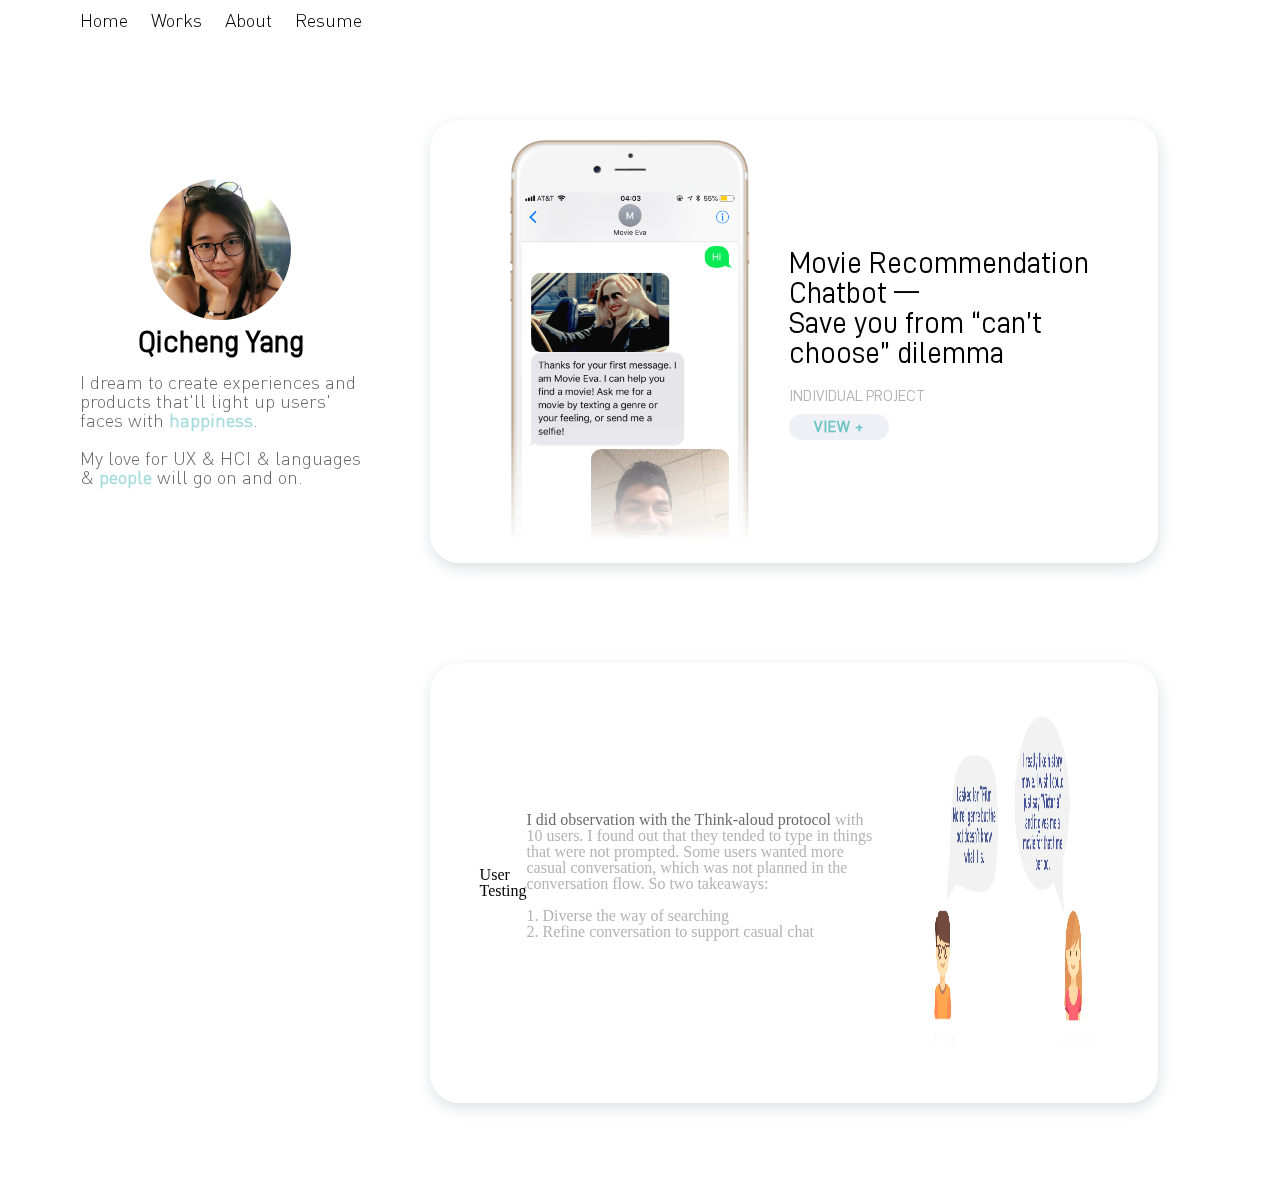
==== index.html @ f255f008 "home page" ====
<!doctype html>
<html class="no-js" lang="">

<head>
  <meta charset="utf-8">
  <meta http-equiv="x-ua-compatible" content="ie=edge">
  <title>Chatbot</title>
  <meta name="description" content="">
  <meta name="viewport" content="width=device-width, initial-scale=1, shrink-to-fit=no">


  <link rel="stylesheet" href="resources/css/style.css">
  <link rel="stylesheet" href="resources/css/reset.css">
</head>

<body>
  <!--**************************************************************************
                                 Navigation
  ***************************************************************************-->
  <nav>
  </nav>

  <!--**************************************************************************
                                 Background
  ***************************************************************************-->
<div class = "fix-bg">
  <div id = "full-bg">
  </div>
</div>

  <!--**************************************************************************
                                 content
  ***************************************************************************-->
  <div class = "left-content">
    <div class = "left-content-container">
      <nav>
        <ul>
          <li class="navigation"><a href="">Home</a></li>
          <li class="navigation"><a href="">Works</a></li>
          <li class="navigation"><a href="">About</a></li>
          <li class="navigation"><a href="">Resume</a></li>
        </ul>
      </nav>
      <div class = "my-photo">
        <img src = "resources/images/home/me.png" alt="my-photo">
      </div>
      <div class = "my-intro">
        <h1>Qicheng Yang</h1>
        <p>I dream to create experiences and products that'll light up users' faces with <a class="highlight-text">happiness</a>.<br/>
        <br/>My love for UX & HCI & languages & <a class="highlight-text">people</a> will go on and on.</p>
      </div>
    </div>
  </div>

  <div class = "right-scroll-content" >
    <div class = "main-content">
      <a href="chatbot.html">
        <div class = "section first-section">
          <img src = "resources/images/home/phone_blur.png" alt = "movie-eva" />
          <div class = "section-text">
            <h1 class = "project-title">Movie Recommendation Chatbot — <br/>Save you from “can’t choose” dilemma</h1>
            <p>INDIVIDUAL PROJECT</p>
            <a class="view" href="chatbot.html">VIEW +</a>
          </div>
        </a>
      </div>

      <div class = "section">
        <a>
          <h1 class = "title">User Testing</h1>
          <p class = "caption">I did observation with the
            <a href="https://www.nngroup.com/articles/thinking-aloud-the-1-usability-tool/">Think-aloud protocol</a>
            with 10 users. I found out that they tended to type in things that
            were not prompted. Some users wanted more casual conversation,
            which was not planned in the conversation flow. So two takeaways:
          </br>
  </br>1.  Diverse the way of searching
  </br>2.  Refine conversation to support casual chat</p>
          <img class = "content-img" src = "resources/images/chatbot/User_Testing.png" alt = "user testing">
        </a>
      </div>

    </div>
  </div>
  <!-- <div class = "content">
    <div class = "right-container fix">

    </div>
    <div class = "left-container parralax">
    </div>
  </div> -->
</body>
---- resources/css/style.css ----
@font-face {
  font-family: 'D-DIN';
  src: url('../fonts/dinRegular/D-DIN.eot');
  src: url('../fonts/dinRegular/D-DIN.woff2') format('woff2'),
       url('../fonts/dinRegular/D-DIN.woff') format('woff'),
       url('../fonts/dinRegular/D-DIN.ttf') format('truetype'),
       url('../fonts/dinRegular/D-DIN.svg#D-DIN') format('svg'),
       url('../fonts/dinRegular/D-DIN.eot?#iefix') format('embedded-opentype');
  font-weight: normal;
  font-style: normal;
}

@font-face {
  font-family: 'DIN-Light';
  src: url('../fonts/dinLight/DIN-Light.eot');
  src: url('../fonts/dinLight/DIN-Light.woff2') format('woff2'),
       url('../fonts/dinLight/DIN-Light.woff') format('woff'),
       url('../fonts/dinLight/DIN-Light.ttf') format('truetype'),
       url('../fonts/dinLight/DIN-Light.svg#DIN-Light') format('svg'),
       url('../fonts/dinLight/DIN-Light.eot?#iefix') format('embedded-opentype');
  font-weight: normal;
  font-style: normal;
}

body {
  margin: 0;
}


/******************************************************************************
                               background
*******************************************************************************/
.fix-bg {
  /* Create the parallax scrolling effect */
    position: fixed;
    z-index:-1;
    width: 100%;
    height: 100vh;
    overflow: hidden;

}
#full-bg {
  background-color: #FFFFFF;
  height: 100vh;

}

/******************************************************************************
                               left fix content
******************************************************************************/
/*****navigation*******/
nav ul {
  display: flex;
  flex-direction: row;
  justify-content: space-between;
}
li.navigation {
  font-family: 'DIN-Light', Arial, sans-serif;
  font-size: 19px;
}

.navigation a{
  transition: border-bottom .4s ease;
}

.navigation a:hover{
  border-bottom: 3px solid #6ac4c4;
  font-weight: 600;

}
.left-content{
  width: 22%;
  position: fixed;
  font-family: 'D-DIN', Arial, sans-serif;
  color: black;
  margin: 10px auto auto 80px;
}

.left-content .my-photo{
  margin-top: 150px;
  margin-bottom: 7px;
}

.left-content .my-photo img {
  width: 50%;
  border-radius: 360px;
  display: block;
  margin-right: auto;
  margin-left: auto;

}

.left-content .my-intro h1{
  font-family: 'D-DIN', Arial, sans-serif;
  font-size: 30px;
  font-weight: bold;
  text-align: center;
  margin-bottom: 15px;
}

.left-content .my-intro p{
  font-family: 'DIN-Light', Arial, sans-serif;
  font-size: 19px;
  opacity: 0.6;


}

.my-intro a.highlight-text{
  color: #6ac4c4;
  font-weight: bold;
}



/******************************************************************************
                           right scrolling content
*******************************************************************************/
.right-scroll-content {
	width: 60%;
  height:1000px;
  float: right;
  margin-right: 8vw;
  color: black;
}

.main-content {
  overflow: hidden;
  padding-top: 100px;
  margin-bottom: 140px;
}

.main-content img{
  overflow: hidden;
  max-width: 100%;
  height: auto;
}

.main-content .section {
  margin-bottom: 100px;
  display: flex;
  align-items: center;
  transition: all .1s ease-in-out;
}

.main-content .section:hover {
  transform: scale(1.02);
}

.main-content .section img{
  height: 400px;
  margin-left: 30px;
}

.main-content .section-text {
  width: 55%;
  margin-left: 60px;
  font-family: 'D-DIN', Arial, sans-serif;
}

.main-content .section h1.project-title{
  font-size: 30px;
  margin-bottom: 20px;
}

.main-content .section p{
  font-size: 16px;
  color: grey;
  opacity: 0.6;
  margin-bottom: 15px;
}

.section a.view {
    color: #6ac4c4;
    font-size: 16px;
    background-color: #EFEFF6;
    font-weight: bold;
    padding: 5px 25px;
    border-radius: 100px;
    letter-spacing: 1px;
    transition: all .1s ease-in-out;
}

.section a.view:hover {
    color: white;
    background-color: #6ac4c4;
}

/** floating card bg**/
.section {
  padding: 20px 50px;
  background-color: white;
  box-shadow: 1px 5px 15px 0 #DDDFE2;
  border-radius: 29px;
  margin: 20px;


}

/******************************************************************************
                         Responsiveness Media Queries
*******************************************************************************/

/* Smartphones (portrait and landscape) ----------- */
@media only screen
and (min-device-width : 320px)
and (max-device-width : 480px) {
  /*.right-scroll-content{
    display: none;
  }*/
}

/* Smartphones (landscape) ----------- */
@media only screen
and (min-width : 321px) {
  /*.right-scroll-content{
    display: none;
  }*/
}

/* Smartphones (portrait) ----------- */
@media only screen
and (max-width : 320px) {
/* Styles */
}

/* iPads (portrait and landscape) ----------- */
@media only screen
and (min-device-width : 768px)
and (max-device-width : 1024px) {
/* Styles */
}

/* iPads (landscape) ----------- */
@media only screen
and (min-device-width : 768px)
and (max-device-width : 1024px)
and (orientation : landscape) {
/* Styles */
}

/* iPads (portrait) ----------- */
@media only screen
and (min-device-width : 768px)
and (max-device-width : 1024px)
and (orientation : portrait) {
/* Styles */
}

/* Desktops and laptops ----------- */
@media only screen
and (min-width : 1224px) {

}

/* Large screens ----------- */
@media only screen
and (min-width : 1824px) {
/* Styles */
}

/* iPhone 4 ----------- */
@media
only screen and (-webkit-min-device-pixel-ratio : 1.5),
only screen and (min-device-pixel-ratio : 1.5) {
/* Styles */
}
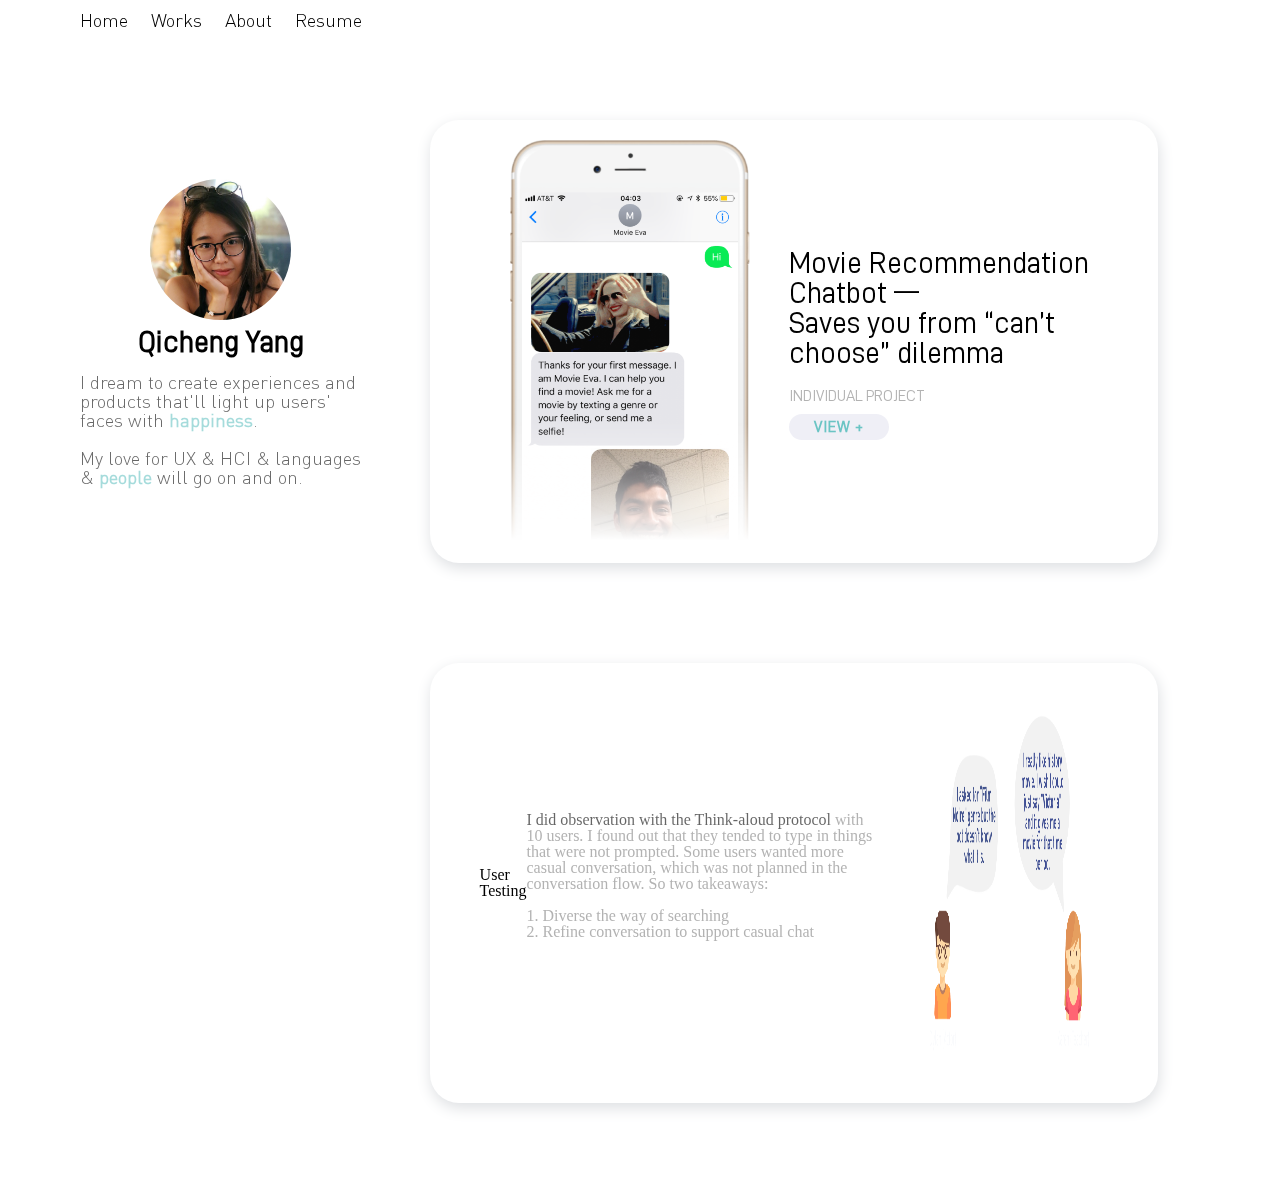
==== commit 5f93e589: "changed text" ====
--- a/index.html
+++ b/index.html
@@ -4,7 +4,7 @@
 <head>
   <meta charset="utf-8">
   <meta http-equiv="x-ua-compatible" content="ie=edge">
-  <title>Chatbot</title>
+  <title>Qicheng's portfolio</title>
   <meta name="description" content="">
   <meta name="viewport" content="width=device-width, initial-scale=1, shrink-to-fit=no">
 
@@ -35,7 +35,7 @@
     <div class = "left-content-container">
       <nav>
         <ul>
-          <li class="navigation"><a href="">Home</a></li>
+          <li class="navigation"><a href="index.html">Home</a></li>
           <li class="navigation"><a href="">Works</a></li>
           <li class="navigation"><a href="">About</a></li>
           <li class="navigation"><a href="">Resume</a></li>
@@ -58,7 +58,7 @@
         <div class = "section first-section">
           <img src = "resources/images/home/phone_blur.png" alt = "movie-eva" />
           <div class = "section-text">
-            <h1 class = "project-title">Movie Recommendation Chatbot — <br/>Save you from “can’t choose” dilemma</h1>
+            <h1 class = "project-title">Movie Recommendation Chatbot — <br/>Saves you from “can’t choose” dilemma</h1>
             <p>INDIVIDUAL PROJECT</p>
             <a class="view" href="chatbot.html">VIEW +</a>
           </div>
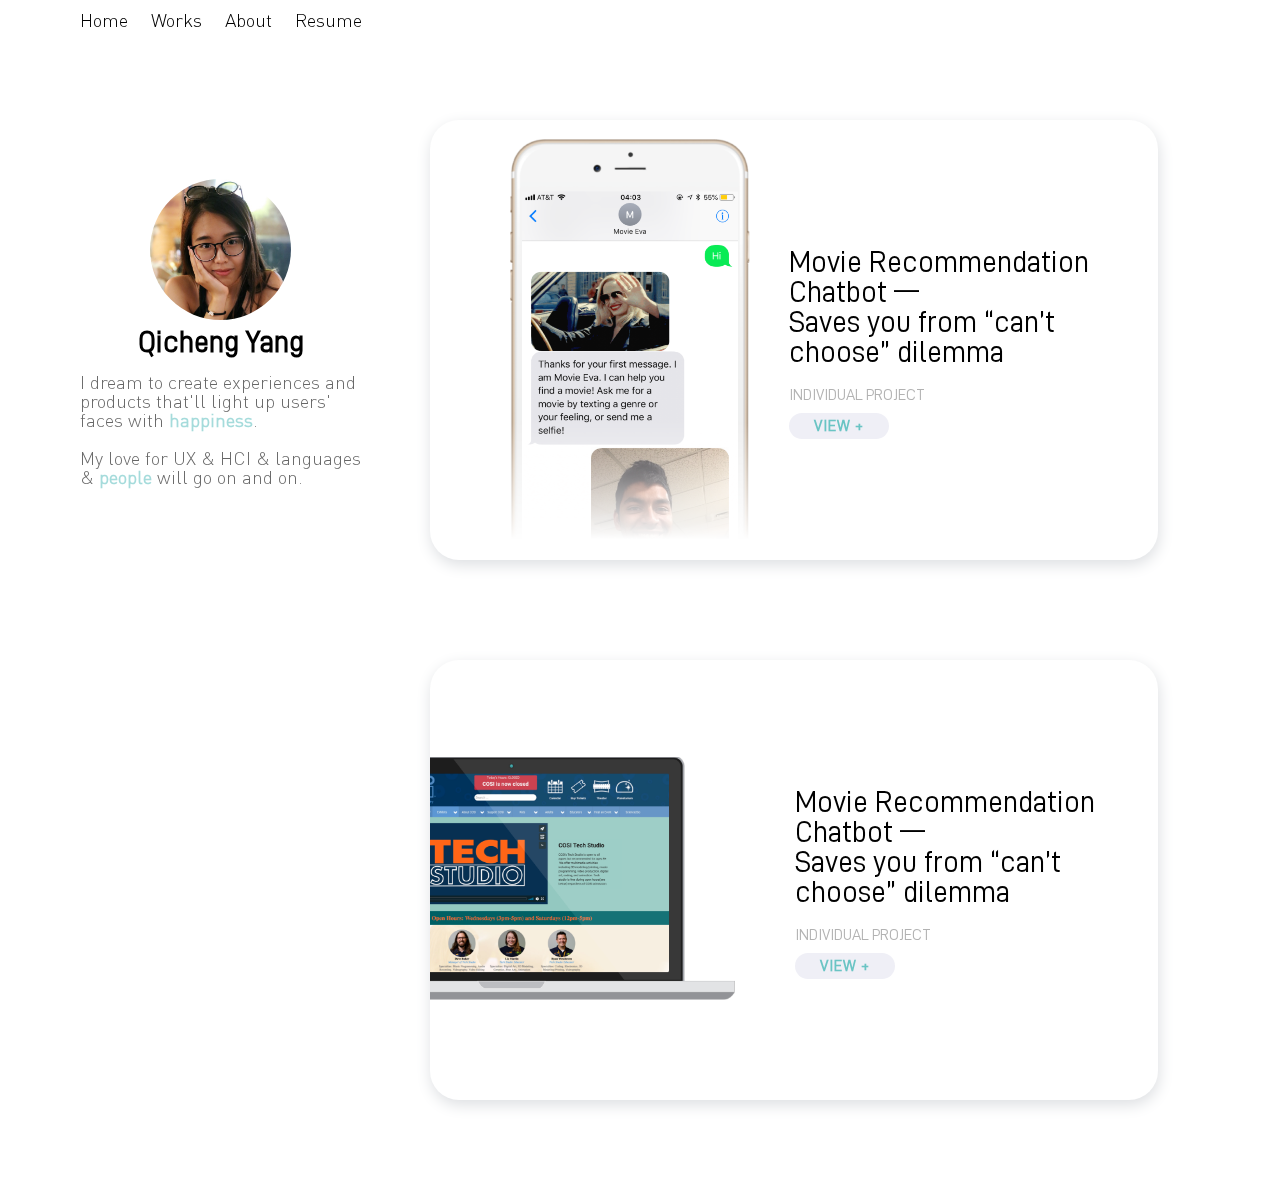
==== commit 69d89b6a: "home page techstudio thumbnail" ====
--- a/index.html
+++ b/index.html
@@ -62,23 +62,19 @@
             <p>INDIVIDUAL PROJECT</p>
             <a class="view" href="chatbot.html">VIEW +</a>
           </div>
-        </a>
-      </div>
+        </div>
+      </a>
 
-      <div class = "section">
-        <a>
-          <h1 class = "title">User Testing</h1>
-          <p class = "caption">I did observation with the
-            <a href="https://www.nngroup.com/articles/thinking-aloud-the-1-usability-tool/">Think-aloud protocol</a>
-            with 10 users. I found out that they tended to type in things that
-            were not prompted. Some users wanted more casual conversation,
-            which was not planned in the conversation flow. So two takeaways:
-          </br>
-  </br>1.  Diverse the way of searching
-  </br>2.  Refine conversation to support casual chat</p>
-          <img class = "content-img" src = "resources/images/chatbot/User_Testing.png" alt = "user testing">
-        </a>
-      </div>
+      <a href="techstudio.html">
+        <div class = "section second-section">
+          <img src = "resources/images/home/macbook_mockup.png" alt = "techstudio" />
+          <div class = "section-text">
+            <h1 class = "project-title">Movie Recommendation Chatbot — <br/>Saves you from “can’t choose” dilemma</h1>
+            <p>INDIVIDUAL PROJECT</p>
+            <a class="view" href="chatbot.html">VIEW +</a>
+          </div>
+        </div>
+      </a>
 
     </div>
   </div>
--- a/resources/css/style.css
+++ b/resources/css/style.css
@@ -141,13 +141,15 @@
   display: flex;
   align-items: center;
   transition: all .1s ease-in-out;
+  height: 400px;
 }
 
 .main-content .section:hover {
   transform: scale(1.02);
 }
 
-.main-content .section img{
+/** movie eva img resize **/
+.main-content .first-section img{
   height: 400px;
   margin-left: 30px;
 }
@@ -193,8 +195,16 @@
   box-shadow: 1px 5px 15px 0 #DDDFE2;
   border-radius: 29px;
   margin: 20px;
-
-
+}
+
+/**tech studio img resizing**/
+.main-content .second-section img {
+  width: 365px; /**can't use percentage bcz it's inside a element, which will leave a big margin**/
+}
+
+/**OVERRIDE!! .section for .second-section**/
+.second-section {
+  padding: 20px 50px 20px 0;
 }
 
 /******************************************************************************
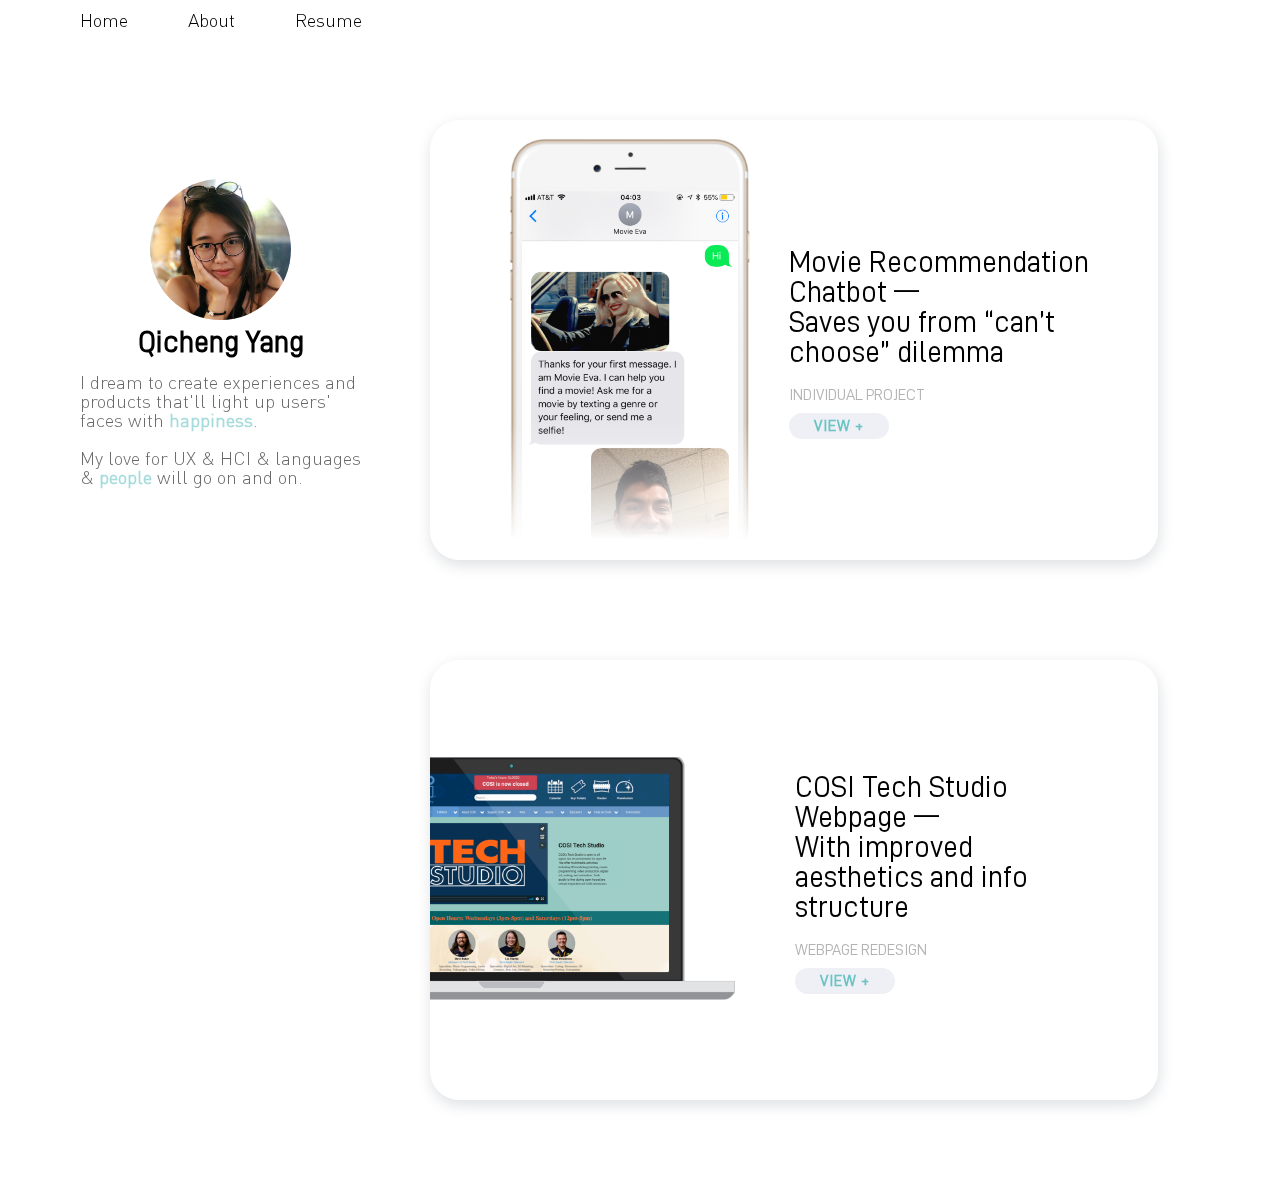
==== commit 26e35324: "update" ====
--- a/index.html
+++ b/index.html
@@ -36,9 +36,8 @@
       <nav>
         <ul>
           <li class="navigation"><a href="index.html">Home</a></li>
-          <li class="navigation"><a href="">Works</a></li>
-          <li class="navigation"><a href="">About</a></li>
-          <li class="navigation"><a href="">Resume</a></li>
+          <li class="navigation"><a href="about.html">About</a></li>
+          <li class="navigation"><a href="resume.html">Resume</a></li>
         </ul>
       </nav>
       <div class = "my-photo">
@@ -69,8 +68,8 @@
         <div class = "section second-section">
           <img src = "resources/images/home/macbook_mockup.png" alt = "techstudio" />
           <div class = "section-text">
-            <h1 class = "project-title">Movie Recommendation Chatbot — <br/>Saves you from “can’t choose” dilemma</h1>
-            <p>INDIVIDUAL PROJECT</p>
+            <h1 class = "project-title">COSI Tech Studio <br/>Webpage — <br/>With improved aesthetics and info structure</h1>
+            <p>WEBPAGE REDESIGN</p>
             <a class="view" href="chatbot.html">VIEW +</a>
           </div>
         </div>
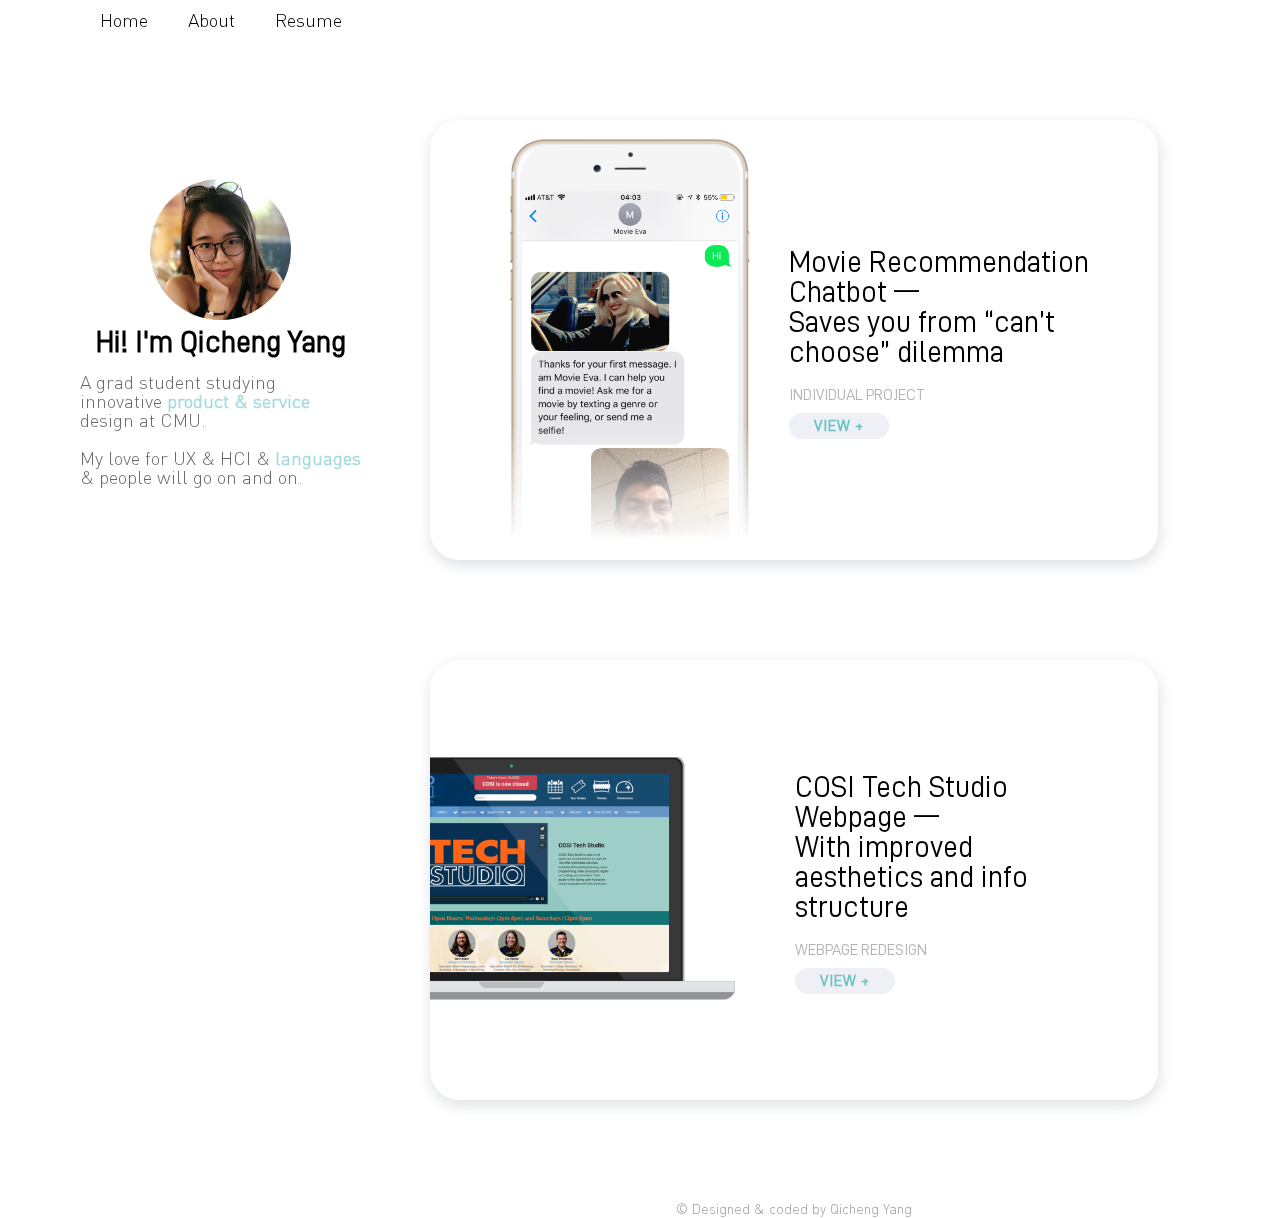
==== commit 734d2f34: "add tech studio" ====
--- a/index.html
+++ b/index.html
@@ -44,9 +44,9 @@
         <img src = "resources/images/home/me.png" alt="my-photo">
       </div>
       <div class = "my-intro">
-        <h1>Qicheng Yang</h1>
-        <p>I dream to create experiences and products that'll light up users' faces with <a class="highlight-text">happiness</a>.<br/>
-        <br/>My love for UX & HCI & languages & <a class="highlight-text">people</a> will go on and on.</p>
+        <h1>Hi! I'm Qicheng Yang</h1>
+        <p>A grad student studying innovative <a class="highlight-text">product & service</a> design at CMU.<br/>
+        <br/>My love for UX & HCI & <a class="highlight-text">languages</a> & people will go on and on.</p>
       </div>
     </div>
   </div>
@@ -70,11 +70,13 @@
           <div class = "section-text">
             <h1 class = "project-title">COSI Tech Studio <br/>Webpage — <br/>With improved aesthetics and info structure</h1>
             <p>WEBPAGE REDESIGN</p>
-            <a class="view" href="chatbot.html">VIEW +</a>
+            <a class="view" href="techstudio.html">VIEW +</a>
           </div>
         </div>
       </a>
 
+      <div>
+        <p class="copyright">&copy Designed & coded by Qicheng Yang</p>
     </div>
   </div>
   <!-- <div class = "content">
--- a/resources/css/style.css
+++ b/resources/css/style.css
@@ -52,7 +52,7 @@
 nav ul {
   display: flex;
   flex-direction: row;
-  justify-content: space-between;
+  justify-content: space-around;
 }
 li.navigation {
   font-family: 'DIN-Light', Arial, sans-serif;
@@ -102,8 +102,6 @@
   font-family: 'DIN-Light', Arial, sans-serif;
   font-size: 19px;
   opacity: 0.6;
-
-
 }
 
 .my-intro a.highlight-text{
@@ -127,7 +125,7 @@
 .main-content {
   overflow: hidden;
   padding-top: 100px;
-  margin-bottom: 140px;
+  margin-bottom: 50px;
 }
 
 .main-content img{
@@ -207,6 +205,14 @@
   padding: 20px 50px 20px 0;
 }
 
+/**copyright**/
+p.copyright {
+  text-align: center;
+  font-family: 'DIN-Light', Arial, sans-serif;
+  font-size: 14px;
+  opacity: 0.4;
+  padding: 2px 0;
+}
 /******************************************************************************
                          Responsiveness Media Queries
 *******************************************************************************/
